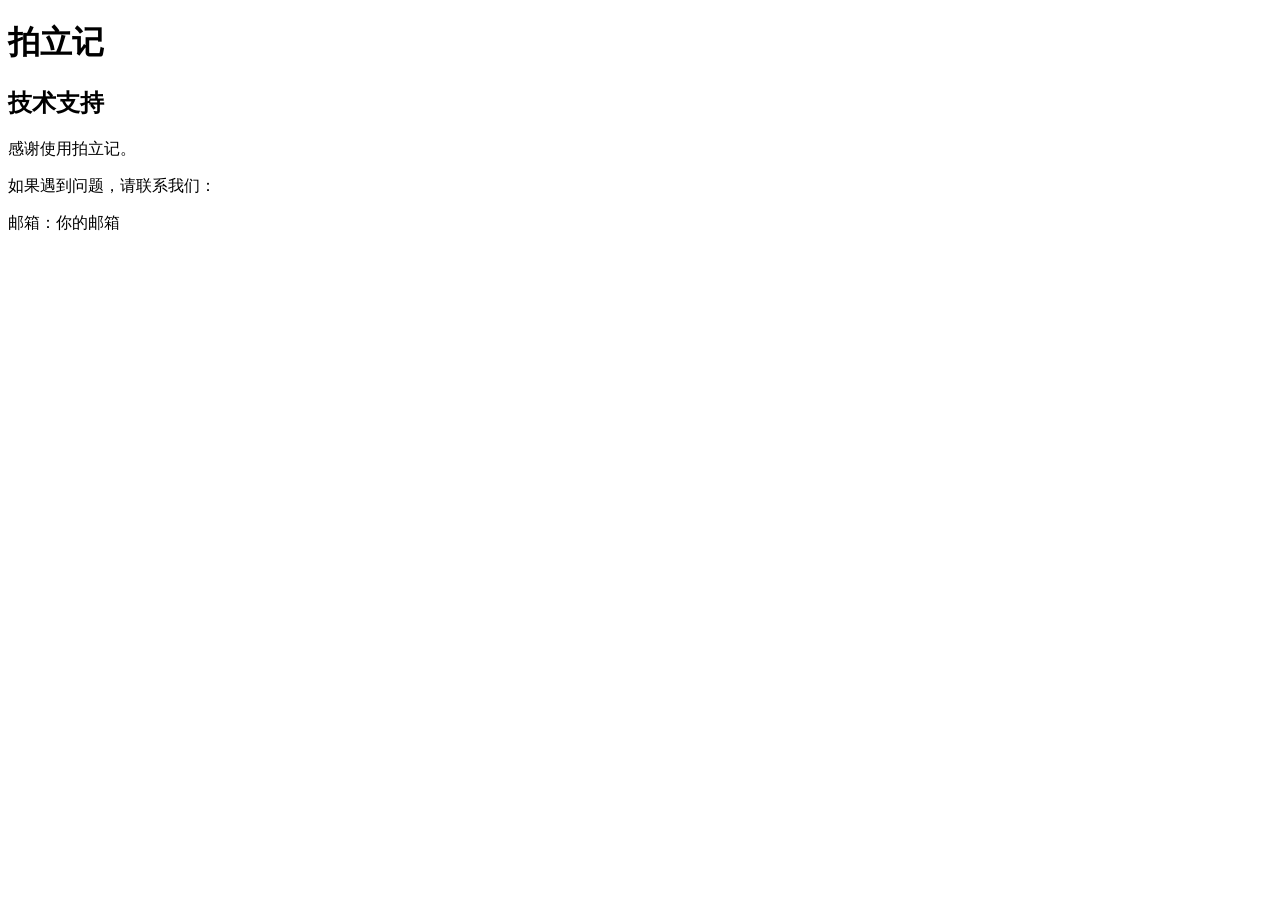
==== index.html @ ada574f5 "Add initial index.html for technical support page" ====
<!DOCTYPE html>

<html lang="zh-CN">

<head>

<meta charset="UTF-8">

<title>拍立记 - 技术支持</title>

</head>


<body>


<h1>拍立记</h1>


<h2>技术支持</h2>


<p>
感谢使用拍立记。
</p>


<p>
如果遇到问题，请联系我们：
</p>


<p>
邮箱：你的邮箱
</p>


</body>

</html>
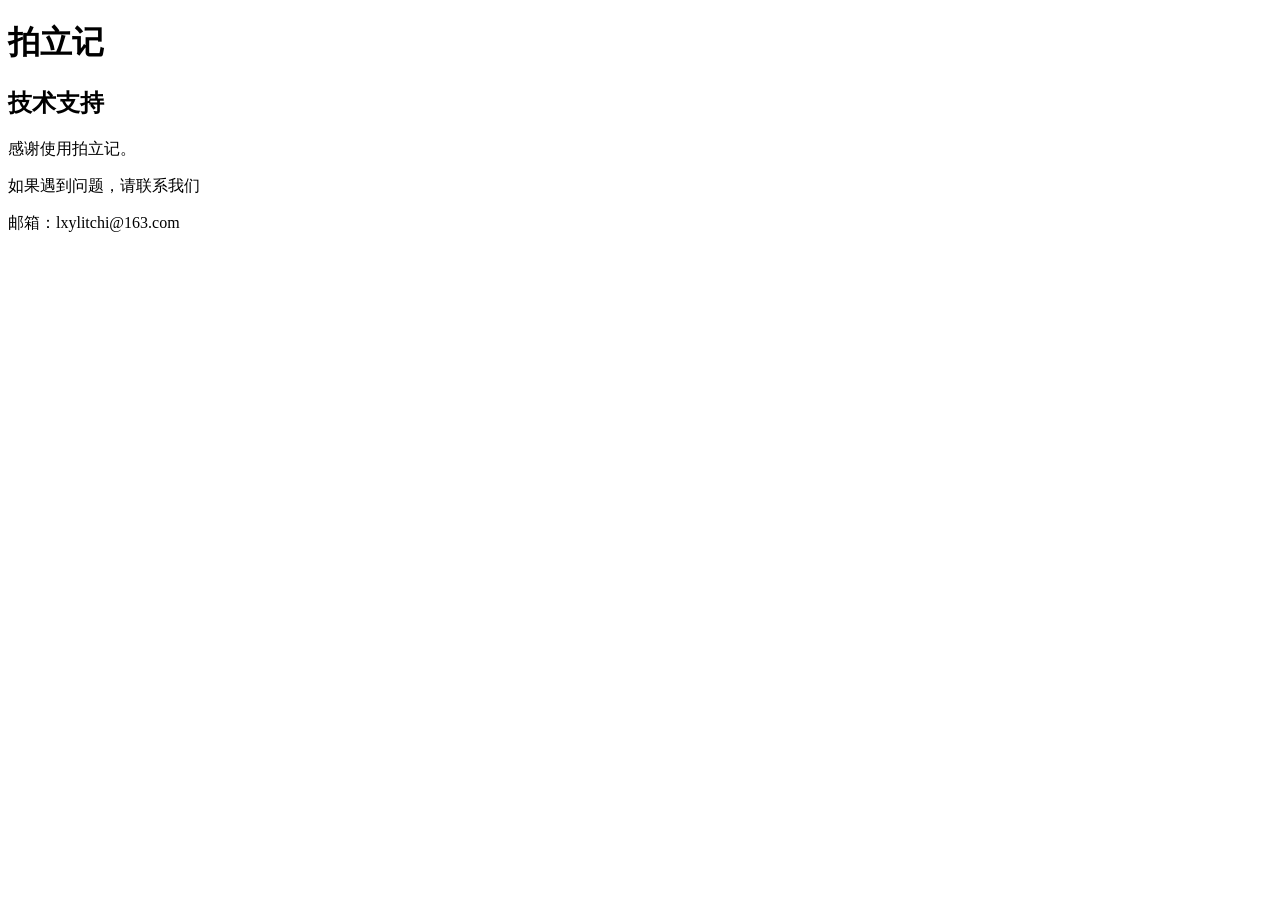
==== commit 7ec38671: "Update index.html" ====
--- a/index.html
+++ b/index.html
@@ -26,12 +26,12 @@
 
 
 <p>
-如果遇到问题，请联系我们：
+如果遇到问题，请联系我们
 </p>
 
 
 <p>
-邮箱：你的邮箱
+邮箱：lxylitchi@163.com
 </p>
 
 
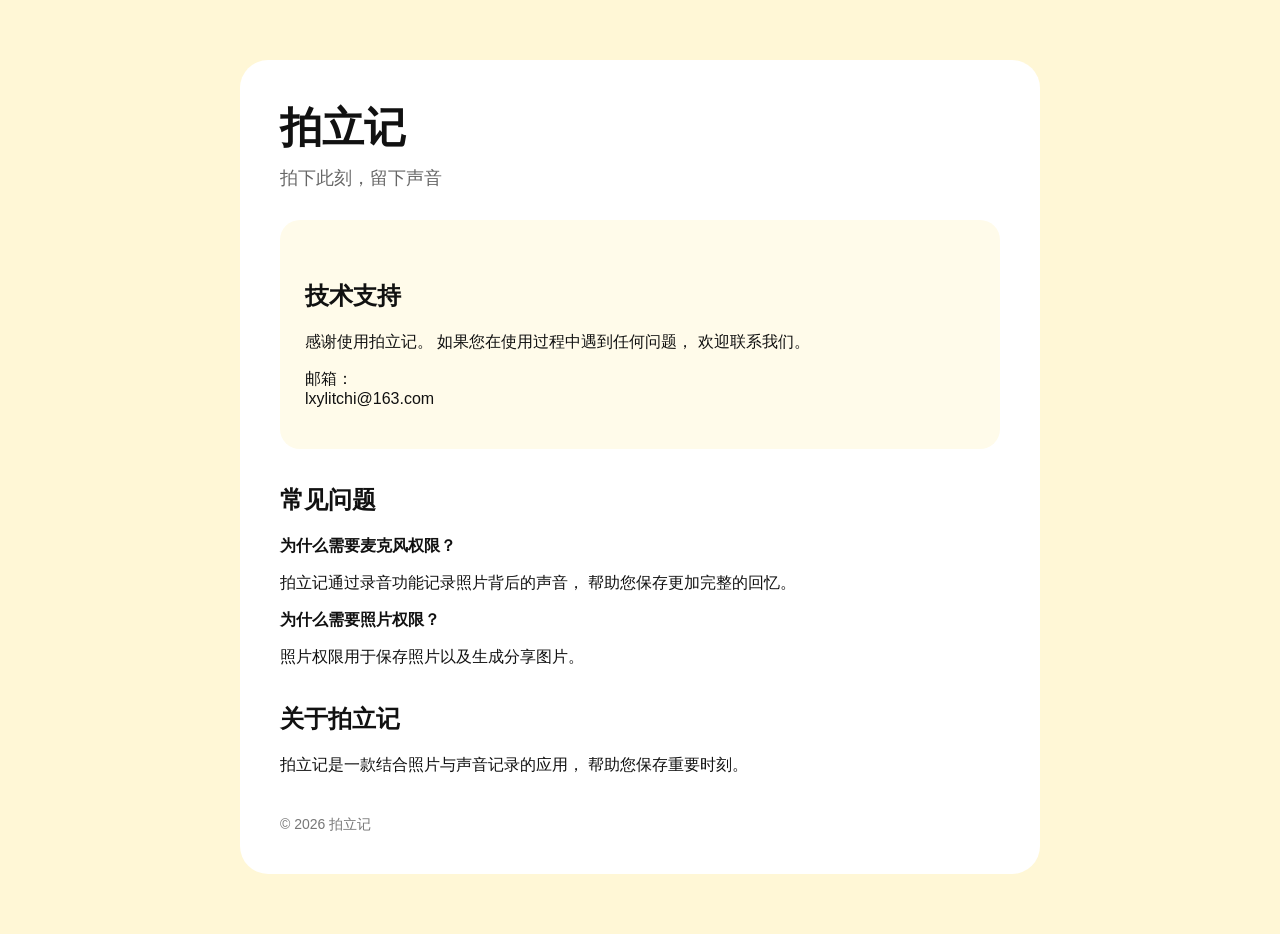
==== commit 888a2e9f: "Add styling and content to index.html" ====
--- a/index.html
+++ b/index.html
@@ -1,38 +1,201 @@
 <!DOCTYPE html>
-
 <html lang="zh-CN">
 
 <head>
 
 <meta charset="UTF-8">
+<meta name="viewport" content="width=device-width, initial-scale=1.0">
 
 <title>拍立记 - 技术支持</title>
 
+<style>
+
+body {
+
+    margin:0;
+
+    background:#FFF7D6;
+
+    font-family:
+    -apple-system,
+    BlinkMacSystemFont,
+    "SF Pro Display",
+    "Helvetica Neue",
+    Arial;
+
+    color:#111;
+
+}
+
+
+.container {
+
+    max-width:720px;
+
+    margin:60px auto;
+
+    padding:40px;
+
+    background:white;
+
+    border-radius:28px;
+
+}
+
+
+.logo {
+
+    font-size:42px;
+
+    font-weight:700;
+
+}
+
+
+.subtitle {
+
+    color:#666;
+
+    margin-top:10px;
+
+    font-size:18px;
+
+}
+
+
+.card {
+
+    margin-top:30px;
+
+    padding:25px;
+
+    background:#FFFBEA;
+
+    border-radius:20px;
+
+}
+
+
+h2 {
+
+    margin-top:35px;
+
+}
+
+
+a {
+
+    color:#111;
+
+}
+
+
+.footer {
+
+    margin-top:40px;
+
+    color:#777;
+
+    font-size:14px;
+
+}
+
+
+</style>
+
+
 </head>
 
 
 <body>
 
 
-<h1>拍立记</h1>
-
-
-<h2>技术支持</h2>
-
+<div class="container">
+
+
+<div class="logo">
+拍立记
+</div>
+
+
+<div class="subtitle">
+拍下此刻，留下声音
+</div>
+
+
+<div class="card">
+
+<h2>
+技术支持
+</h2>
 
 <p>
 感谢使用拍立记。
-</p>
-
-
-<p>
-如果遇到问题，请联系我们
-</p>
-
-
-<p>
-邮箱：lxylitchi@163.com
-</p>
+如果您在使用过程中遇到任何问题，
+欢迎联系我们。
+</p>
+
+
+<p>
+邮箱：
+<br>
+lxylitchi@163.com
+</p>
+
+</div>
+
+
+
+<h2>
+常见问题
+</h2>
+
+
+<p>
+<b>
+为什么需要麦克风权限？
+</b>
+</p>
+
+<p>
+拍立记通过录音功能记录照片背后的声音，
+帮助您保存更加完整的回忆。
+</p>
+
+
+
+<p>
+<b>
+为什么需要照片权限？
+</b>
+</p>
+
+<p>
+照片权限用于保存照片以及生成分享图片。
+</p>
+
+
+
+<h2>
+关于拍立记
+</h2>
+
+
+<p>
+拍立记是一款结合照片与声音记录的应用，
+帮助您保存重要时刻。
+</p>
+
+
+
+<div class="footer">
+
+© 2026 拍立记
+
+</div>
+
+
+</div>
 
 
 </body>
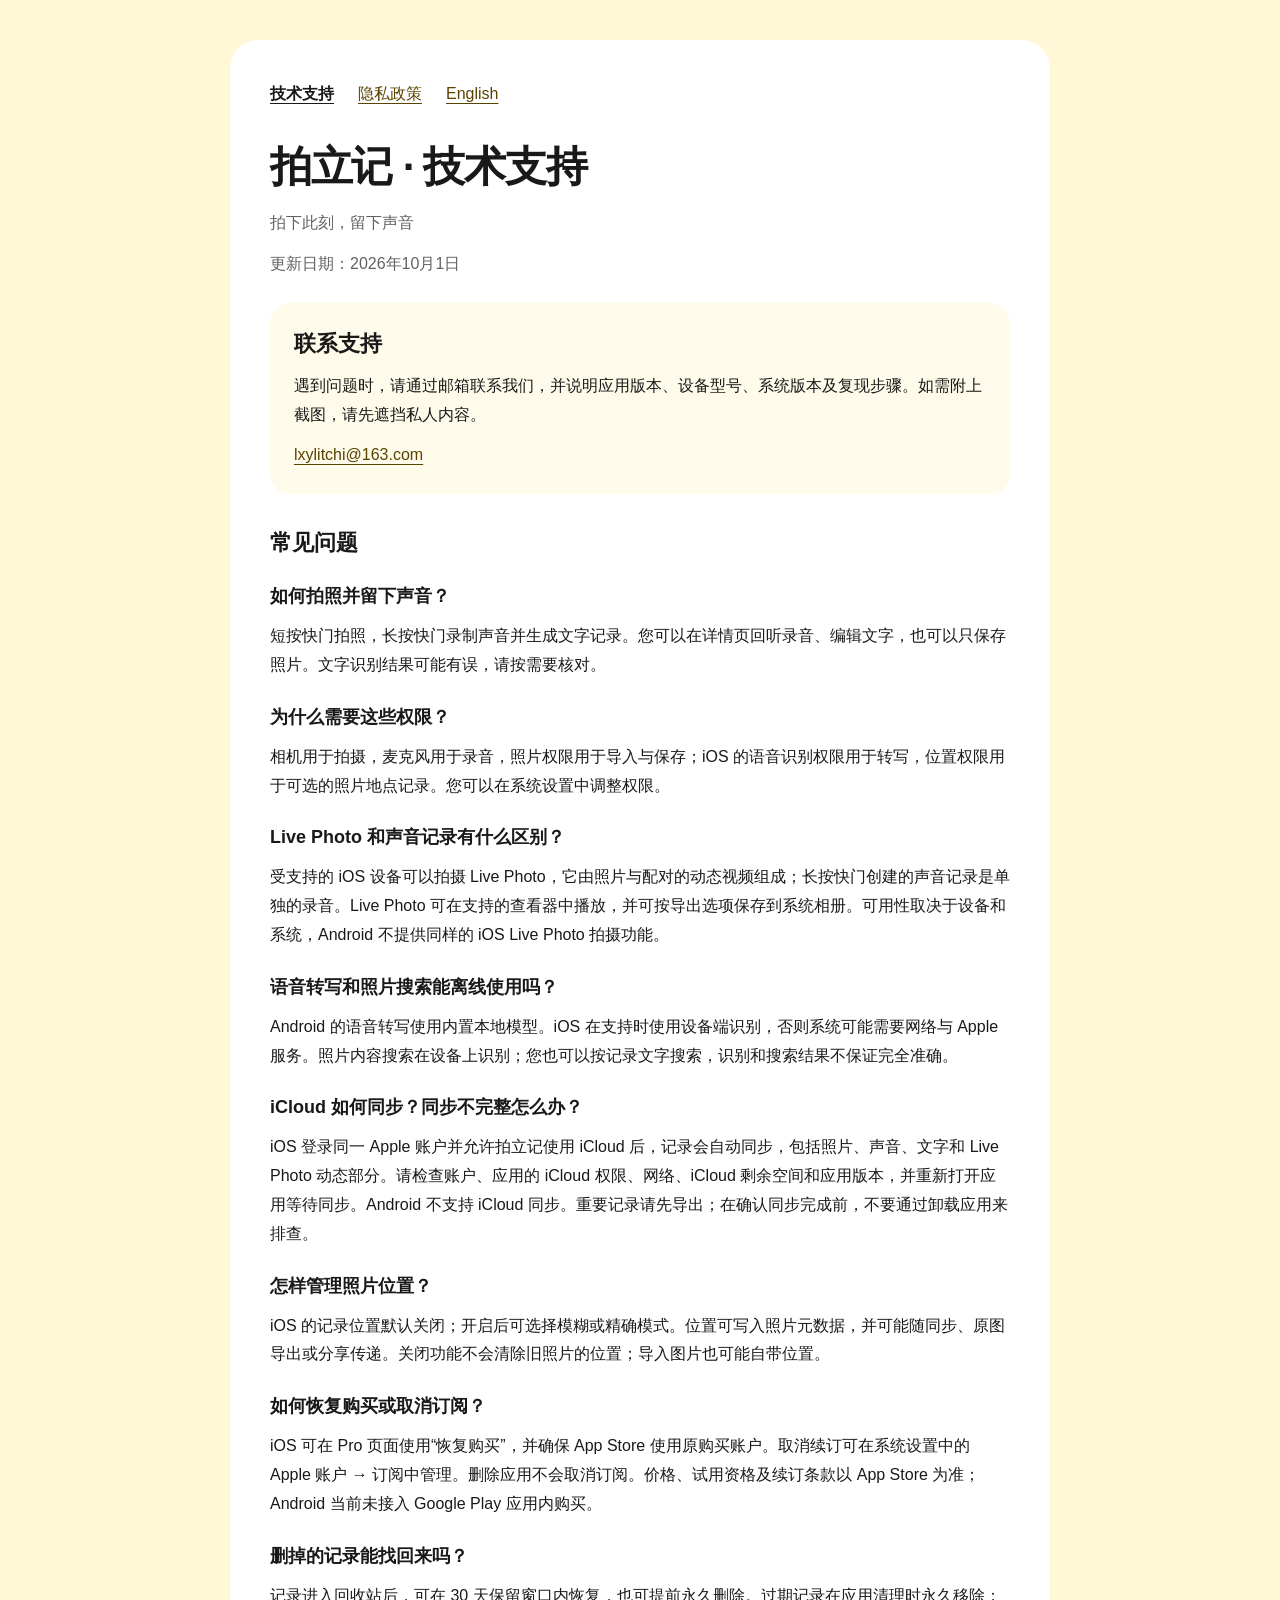
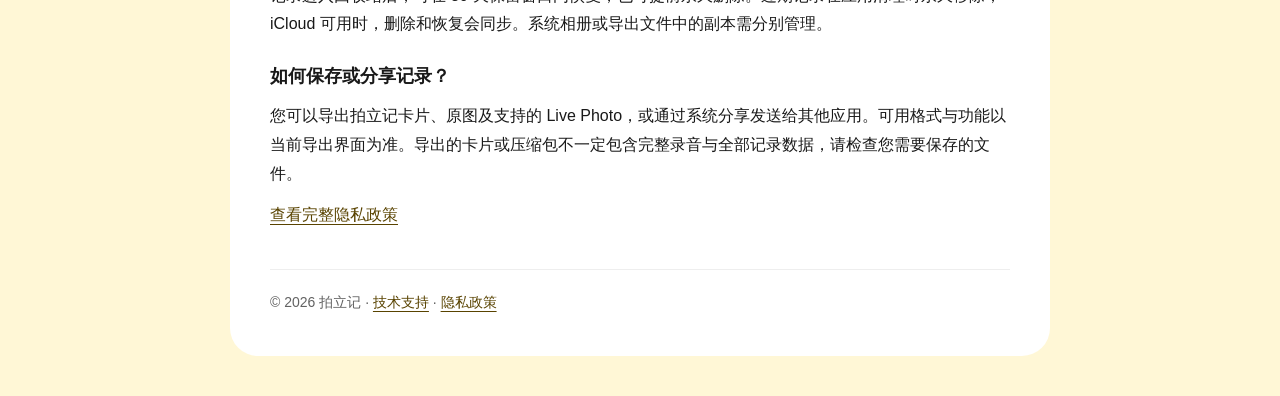
==== commit 9c39cb45: "Update support and privacy for current features in Chinese and English" ====
--- a/index.html
+++ b/index.html
@@ -1,203 +1,19 @@
 <!DOCTYPE html>
 <html lang="zh-CN">
-
 <head>
-
 <meta charset="UTF-8">
 <meta name="viewport" content="width=device-width, initial-scale=1.0">
-
-<title>拍立记 - 技术支持</title>
-
-<style>
-
-body {
-
-    margin:0;
-
-    background:#FFF7D6;
-
-    font-family:
-    -apple-system,
-    BlinkMacSystemFont,
-    "SF Pro Display",
-    "Helvetica Neue",
-    Arial;
-
-    color:#111;
-
-}
-
-
-.container {
-
-    max-width:720px;
-
-    margin:60px auto;
-
-    padding:40px;
-
-    background:white;
-
-    border-radius:28px;
-
-}
-
-
-.logo {
-
-    font-size:42px;
-
-    font-weight:700;
-
-}
-
-
-.subtitle {
-
-    color:#666;
-
-    margin-top:10px;
-
-    font-size:18px;
-
-}
-
-
-.card {
-
-    margin-top:30px;
-
-    padding:25px;
-
-    background:#FFFBEA;
-
-    border-radius:20px;
-
-}
-
-
-h2 {
-
-    margin-top:35px;
-
-}
-
-
-a {
-
-    color:#111;
-
-}
-
-
-.footer {
-
-    margin-top:40px;
-
-    color:#777;
-
-    font-size:14px;
-
-}
-
-
-</style>
-
-
+<meta name="description" content="拍立记 — 技术支持">
+<title>拍立记 · 技术支持</title>
+<link rel="stylesheet" href="style.css">
+<link rel="alternate" hreflang="en" href="en/index.html">
 </head>
-
-
 <body>
-
-
+<a class="skip" href="#main">跳到正文</a>
 <div class="container">
-
-
-<div class="logo">
-拍立记
+<nav aria-label="页面导航"><a href="index.html" aria-current="page">技术支持</a><a href="privacy.html">隐私政策</a><a href="en/index.html" hreflang="en" lang="en">English</a></nav>
+<main id="main"><h1>拍立记 · 技术支持</h1><p class="subtitle">拍下此刻，留下声音</p><p class="date">更新日期：2026年10月1日</p><section class="card"><h2>联系支持</h2><p>遇到问题时，请通过邮箱联系我们，并说明应用版本、设备型号、系统版本及复现步骤。如需附上截图，请先遮挡私人内容。</p><a class="email" href="mailto:lxylitchi@163.com">lxylitchi@163.com</a></section><h2>常见问题</h2><section><h3>如何拍照并留下声音？</h3><p>短按快门拍照，长按快门录制声音并生成文字记录。您可以在详情页回听录音、编辑文字，也可以只保存照片。文字识别结果可能有误，请按需要核对。</p></section><section><h3>为什么需要这些权限？</h3><p>相机用于拍摄，麦克风用于录音，照片权限用于导入与保存；iOS 的语音识别权限用于转写，位置权限用于可选的照片地点记录。您可以在系统设置中调整权限。</p></section><section><h3>Live Photo 和声音记录有什么区别？</h3><p>受支持的 iOS 设备可以拍摄 Live Photo，它由照片与配对的动态视频组成；长按快门创建的声音记录是单独的录音。Live Photo 可在支持的查看器中播放，并可按导出选项保存到系统相册。可用性取决于设备和系统，Android 不提供同样的 iOS Live Photo 拍摄功能。</p></section><section><h3>语音转写和照片搜索能离线使用吗？</h3><p>Android 的语音转写使用内置本地模型。iOS 在支持时使用设备端识别，否则系统可能需要网络与 Apple 服务。照片内容搜索在设备上识别；您也可以按记录文字搜索，识别和搜索结果不保证完全准确。</p></section><section><h3>iCloud 如何同步？同步不完整怎么办？</h3><p>iOS 登录同一 Apple 账户并允许拍立记使用 iCloud 后，记录会自动同步，包括照片、声音、文字和 Live Photo 动态部分。请检查账户、应用的 iCloud 权限、网络、iCloud 剩余空间和应用版本，并重新打开应用等待同步。Android 不支持 iCloud 同步。重要记录请先导出；在确认同步完成前，不要通过卸载应用来排查。</p></section><section><h3>怎样管理照片位置？</h3><p>iOS 的记录位置默认关闭；开启后可选择模糊或精确模式。位置可写入照片元数据，并可能随同步、原图导出或分享传递。关闭功能不会清除旧照片的位置；导入图片也可能自带位置。</p></section><section><h3>如何恢复购买或取消订阅？</h3><p>iOS 可在 Pro 页面使用“恢复购买”，并确保 App Store 使用原购买账户。取消续订可在系统设置中的 Apple 账户 → 订阅中管理。删除应用不会取消订阅。价格、试用资格及续订条款以 App Store 为准；Android 当前未接入 Google Play 应用内购买。</p></section><section><h3>删掉的记录能找回来吗？</h3><p>记录进入回收站后，可在 30 天保留窗口内恢复，也可提前永久删除。过期记录在应用清理时永久移除；iCloud 可用时，删除和恢复会同步。系统相册或导出文件中的副本需分别管理。</p></section><section><h3>如何保存或分享记录？</h3><p>您可以导出拍立记卡片、原图及支持的 Live Photo，或通过系统分享发送给其他应用。可用格式与功能以当前导出界面为准。导出的卡片或压缩包不一定包含完整录音与全部记录数据，请检查您需要保存的文件。</p></section><p><a href="privacy.html">查看完整隐私政策</a></p></main>
+<footer class="footer">© 2026 拍立记 · <a href="index.html">技术支持</a> · <a href="privacy.html">隐私政策</a></footer>
 </div>
-
-
-<div class="subtitle">
-拍下此刻，留下声音
-</div>
-
-
-<div class="card">
-
-<h2>
-技术支持
-</h2>
-
-<p>
-感谢使用拍立记。
-如果您在使用过程中遇到任何问题，
-欢迎联系我们。
-</p>
-
-
-<p>
-邮箱：
-<br>
-lxylitchi@163.com
-</p>
-
-</div>
-
-
-
-<h2>
-常见问题
-</h2>
-
-
-<p>
-<b>
-为什么需要麦克风权限？
-</b>
-</p>
-
-<p>
-拍立记通过录音功能记录照片背后的声音，
-帮助您保存更加完整的回忆。
-</p>
-
-
-
-<p>
-<b>
-为什么需要照片权限？
-</b>
-</p>
-
-<p>
-照片权限用于保存照片以及生成分享图片。
-</p>
-
-
-
-<h2>
-关于拍立记
-</h2>
-
-
-<p>
-拍立记是一款结合照片与声音记录的应用，
-帮助您保存重要时刻。
-</p>
-
-
-
-<div class="footer">
-
-© 2026 拍立记
-
-</div>
-
-
-</div>
-
-
 </body>
-
 </html>
--- a/style.css
+++ b/style.css
@@ -0,0 +1 @@
+*{box-sizing:border-box}html{scroll-behavior:smooth}body{margin:0;background:#fff7d6;color:#191919;font-family:-apple-system,BlinkMacSystemFont,"Segoe UI","Helvetica Neue",Arial,sans-serif;line-height:1.8}.container{max-width:820px;margin:40px auto;padding:40px;background:#fff;border-radius:28px}nav{display:flex;flex-wrap:wrap;gap:10px 24px;align-items:center;margin-bottom:32px}a{color:#594300;text-underline-offset:4px}a:hover{color:#111}a:focus-visible{outline:3px solid #806000;outline-offset:4px}nav a[aria-current]{font-weight:700;color:#191919}h1{font-size:clamp(28px,6vw,42px);line-height:1.25;margin:0 0 16px;letter-spacing:-.03em}h2{font-size:22px;line-height:1.5;margin:32px 0 12px}h3{font-size:18px;line-height:1.5;margin:24px 0 8px}p{margin:12px 0}li{margin:8px 0}.subtitle,.date{color:#626262}.card{padding:24px;background:#fffbea;border-radius:20px;margin:24px 0}.card h2{margin-top:0}.contents{padding:16px 24px;background:#faf8f1;border-radius:16px}.contents ol{margin:8px 0;padding-left:24px}.footer{border-top:1px solid #eee;margin-top:40px;padding-top:20px;font-size:14px;color:#626262}.email{overflow-wrap:anywhere}.skip{position:absolute;left:12px;top:-100px;background:#fff;padding:8px}.skip:focus{top:12px}@media(max-width:600px){.container{margin:16px 12px;padding:24px 20px;border-radius:22px}nav{gap:8px 18px;font-size:15px}.card{padding:20px}h2{font-size:20px}}@media(prefers-reduced-motion:reduce){html{scroll-behavior:auto}}
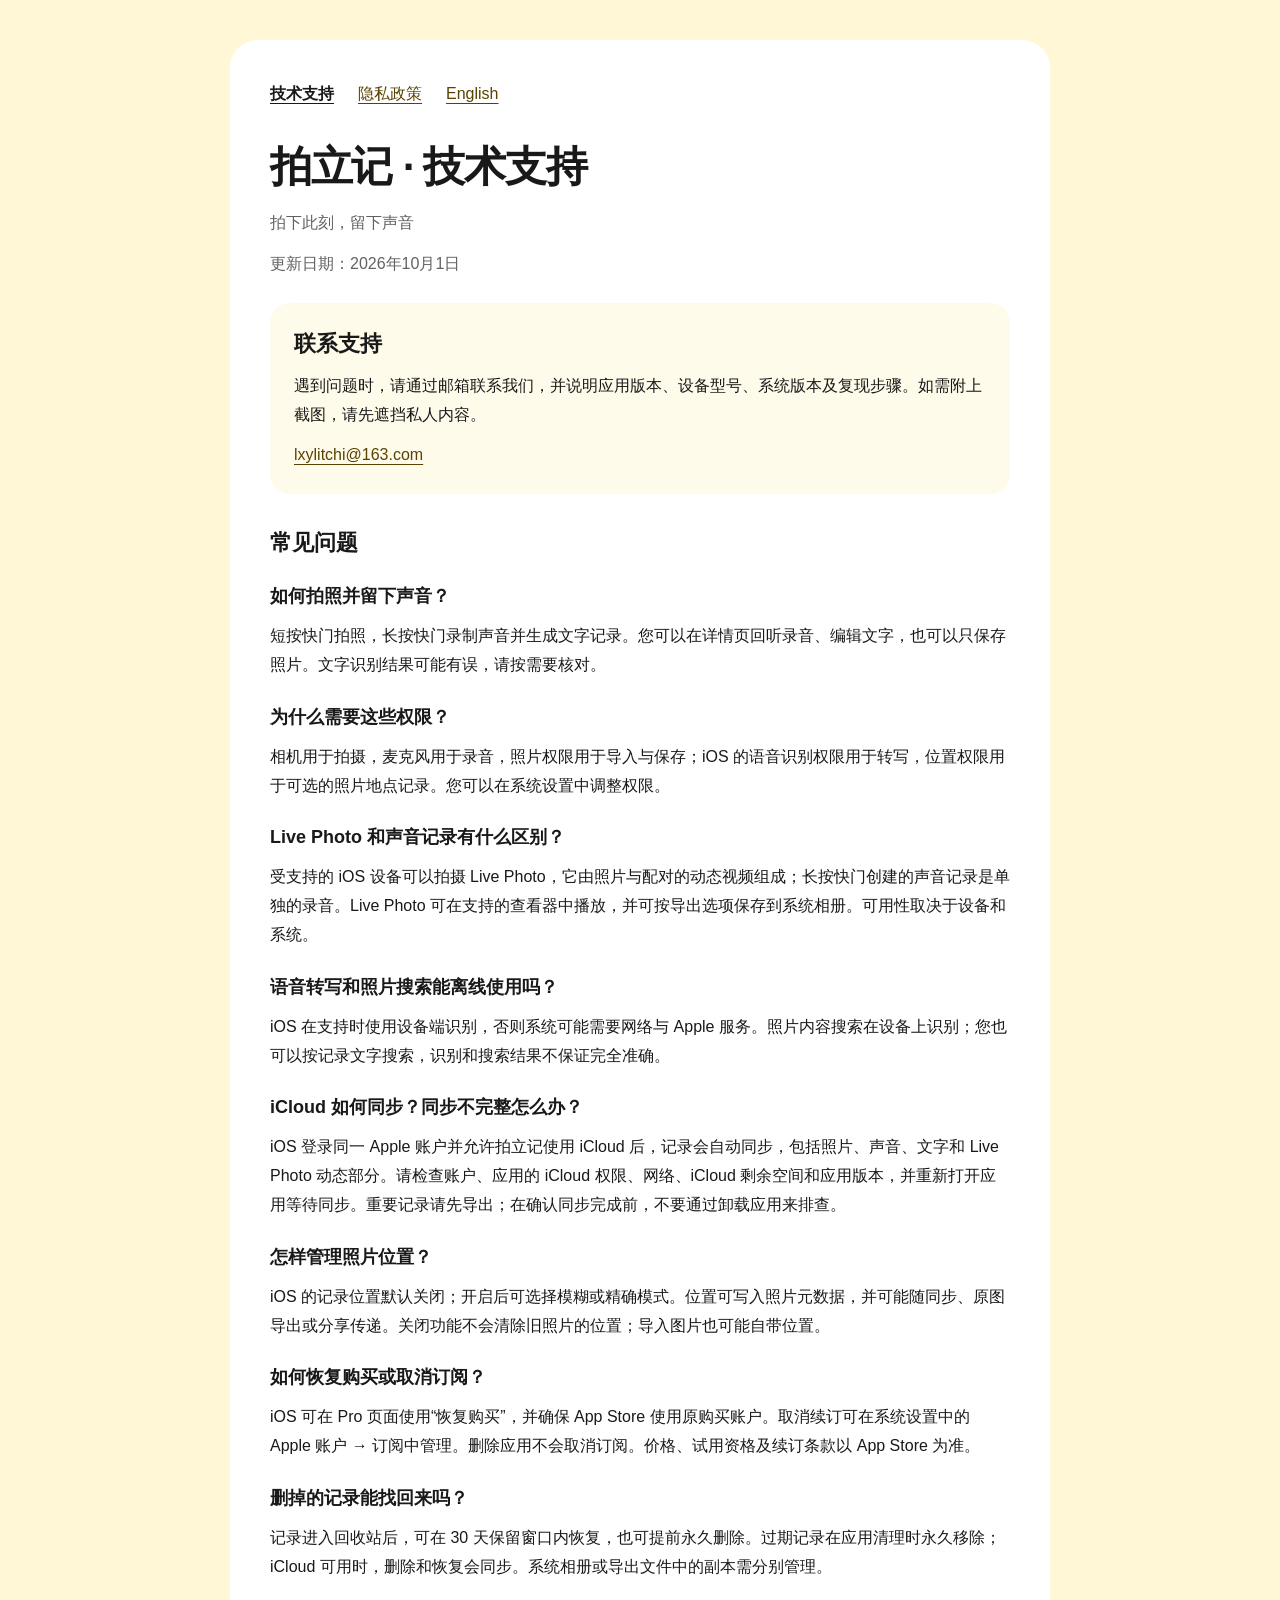
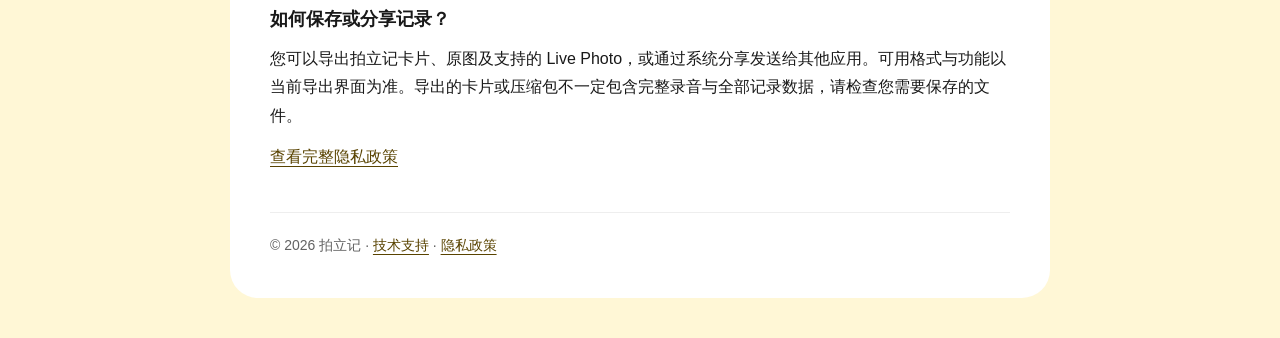
==== commit 1bf51d46: "Limit bilingual support and privacy pages to iOS and simplify implementation wording" ====
--- a/index.html
+++ b/index.html
@@ -12,7 +12,7 @@
 <a class="skip" href="#main">跳到正文</a>
 <div class="container">
 <nav aria-label="页面导航"><a href="index.html" aria-current="page">技术支持</a><a href="privacy.html">隐私政策</a><a href="en/index.html" hreflang="en" lang="en">English</a></nav>
-<main id="main"><h1>拍立记 · 技术支持</h1><p class="subtitle">拍下此刻，留下声音</p><p class="date">更新日期：2026年10月1日</p><section class="card"><h2>联系支持</h2><p>遇到问题时，请通过邮箱联系我们，并说明应用版本、设备型号、系统版本及复现步骤。如需附上截图，请先遮挡私人内容。</p><a class="email" href="mailto:lxylitchi@163.com">lxylitchi@163.com</a></section><h2>常见问题</h2><section><h3>如何拍照并留下声音？</h3><p>短按快门拍照，长按快门录制声音并生成文字记录。您可以在详情页回听录音、编辑文字，也可以只保存照片。文字识别结果可能有误，请按需要核对。</p></section><section><h3>为什么需要这些权限？</h3><p>相机用于拍摄，麦克风用于录音，照片权限用于导入与保存；iOS 的语音识别权限用于转写，位置权限用于可选的照片地点记录。您可以在系统设置中调整权限。</p></section><section><h3>Live Photo 和声音记录有什么区别？</h3><p>受支持的 iOS 设备可以拍摄 Live Photo，它由照片与配对的动态视频组成；长按快门创建的声音记录是单独的录音。Live Photo 可在支持的查看器中播放，并可按导出选项保存到系统相册。可用性取决于设备和系统，Android 不提供同样的 iOS Live Photo 拍摄功能。</p></section><section><h3>语音转写和照片搜索能离线使用吗？</h3><p>Android 的语音转写使用内置本地模型。iOS 在支持时使用设备端识别，否则系统可能需要网络与 Apple 服务。照片内容搜索在设备上识别；您也可以按记录文字搜索，识别和搜索结果不保证完全准确。</p></section><section><h3>iCloud 如何同步？同步不完整怎么办？</h3><p>iOS 登录同一 Apple 账户并允许拍立记使用 iCloud 后，记录会自动同步，包括照片、声音、文字和 Live Photo 动态部分。请检查账户、应用的 iCloud 权限、网络、iCloud 剩余空间和应用版本，并重新打开应用等待同步。Android 不支持 iCloud 同步。重要记录请先导出；在确认同步完成前，不要通过卸载应用来排查。</p></section><section><h3>怎样管理照片位置？</h3><p>iOS 的记录位置默认关闭；开启后可选择模糊或精确模式。位置可写入照片元数据，并可能随同步、原图导出或分享传递。关闭功能不会清除旧照片的位置；导入图片也可能自带位置。</p></section><section><h3>如何恢复购买或取消订阅？</h3><p>iOS 可在 Pro 页面使用“恢复购买”，并确保 App Store 使用原购买账户。取消续订可在系统设置中的 Apple 账户 → 订阅中管理。删除应用不会取消订阅。价格、试用资格及续订条款以 App Store 为准；Android 当前未接入 Google Play 应用内购买。</p></section><section><h3>删掉的记录能找回来吗？</h3><p>记录进入回收站后，可在 30 天保留窗口内恢复，也可提前永久删除。过期记录在应用清理时永久移除；iCloud 可用时，删除和恢复会同步。系统相册或导出文件中的副本需分别管理。</p></section><section><h3>如何保存或分享记录？</h3><p>您可以导出拍立记卡片、原图及支持的 Live Photo，或通过系统分享发送给其他应用。可用格式与功能以当前导出界面为准。导出的卡片或压缩包不一定包含完整录音与全部记录数据，请检查您需要保存的文件。</p></section><p><a href="privacy.html">查看完整隐私政策</a></p></main>
+<main id="main"><h1>拍立记 · 技术支持</h1><p class="subtitle">拍下此刻，留下声音</p><p class="date">更新日期：2026年10月1日</p><section class="card"><h2>联系支持</h2><p>遇到问题时，请通过邮箱联系我们，并说明应用版本、设备型号、系统版本及复现步骤。如需附上截图，请先遮挡私人内容。</p><a class="email" href="mailto:lxylitchi@163.com">lxylitchi@163.com</a></section><h2>常见问题</h2><section><h3>如何拍照并留下声音？</h3><p>短按快门拍照，长按快门录制声音并生成文字记录。您可以在详情页回听录音、编辑文字，也可以只保存照片。文字识别结果可能有误，请按需要核对。</p></section><section><h3>为什么需要这些权限？</h3><p>相机用于拍摄，麦克风用于录音，照片权限用于导入与保存；iOS 的语音识别权限用于转写，位置权限用于可选的照片地点记录。您可以在系统设置中调整权限。</p></section><section><h3>Live Photo 和声音记录有什么区别？</h3><p>受支持的 iOS 设备可以拍摄 Live Photo，它由照片与配对的动态视频组成；长按快门创建的声音记录是单独的录音。Live Photo 可在支持的查看器中播放，并可按导出选项保存到系统相册。可用性取决于设备和系统。</p></section><section><h3>语音转写和照片搜索能离线使用吗？</h3><p>iOS 在支持时使用设备端识别，否则系统可能需要网络与 Apple 服务。照片内容搜索在设备上识别；您也可以按记录文字搜索，识别和搜索结果不保证完全准确。</p></section><section><h3>iCloud 如何同步？同步不完整怎么办？</h3><p>iOS 登录同一 Apple 账户并允许拍立记使用 iCloud 后，记录会自动同步，包括照片、声音、文字和 Live Photo 动态部分。请检查账户、应用的 iCloud 权限、网络、iCloud 剩余空间和应用版本，并重新打开应用等待同步。重要记录请先导出；在确认同步完成前，不要通过卸载应用来排查。</p></section><section><h3>怎样管理照片位置？</h3><p>iOS 的记录位置默认关闭；开启后可选择模糊或精确模式。位置可写入照片元数据，并可能随同步、原图导出或分享传递。关闭功能不会清除旧照片的位置；导入图片也可能自带位置。</p></section><section><h3>如何恢复购买或取消订阅？</h3><p>iOS 可在 Pro 页面使用“恢复购买”，并确保 App Store 使用原购买账户。取消续订可在系统设置中的 Apple 账户 → 订阅中管理。删除应用不会取消订阅。价格、试用资格及续订条款以 App Store 为准。</p></section><section><h3>删掉的记录能找回来吗？</h3><p>记录进入回收站后，可在 30 天保留窗口内恢复，也可提前永久删除。过期记录在应用清理时永久移除；iCloud 可用时，删除和恢复会同步。系统相册或导出文件中的副本需分别管理。</p></section><section><h3>如何保存或分享记录？</h3><p>您可以导出拍立记卡片、原图及支持的 Live Photo，或通过系统分享发送给其他应用。可用格式与功能以当前导出界面为准。导出的卡片或压缩包不一定包含完整录音与全部记录数据，请检查您需要保存的文件。</p></section><p><a href="privacy.html">查看完整隐私政策</a></p></main>
 <footer class="footer">© 2026 拍立记 · <a href="index.html">技术支持</a> · <a href="privacy.html">隐私政策</a></footer>
 </div>
 </body>
